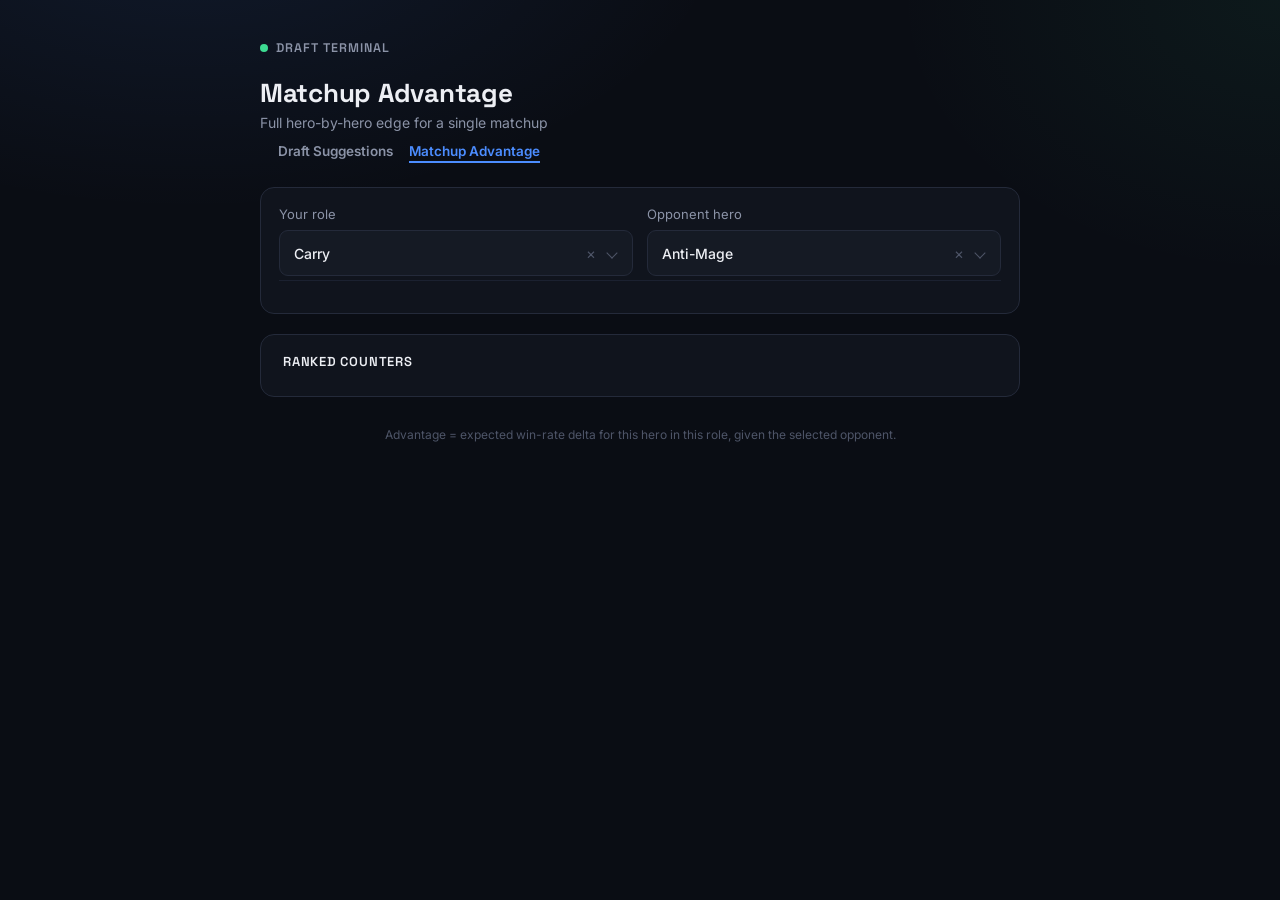
==== web/matchup.html @ 9220ed47 "Add draft-suggestions UI upgrades and a static web frontend Draft Suggestions page: opponent picks a" ====
<!DOCTYPE html>
<html lang="en">
<head>
<meta charset="UTF-8">
<meta name="viewport" content="width=device-width, initial-scale=1.0, viewport-fit=cover">
<title>Matchup Advantage · Draft Terminal</title>
<link rel="preconnect" href="https://fonts.googleapis.com">
<link rel="preconnect" href="https://fonts.gstatic.com" crossorigin>
<link href="https://fonts.googleapis.com/css2?family=Space+Grotesk:wght@500;600;700&family=Inter:wght@400;500;600;700&family=JetBrains+Mono:wght@400;500;600;700&display=swap" rel="stylesheet">
<link rel="stylesheet" href="css/style.css">
</head>
<body>
<div class="page narrow">

  <div class="app-bar">
    <span class="live-dot" aria-hidden="true"></span>
    <span class="name">Draft Terminal</span>
  </div>
  <h1 class="page-title">Matchup Advantage</h1>
  <p class="page-subtitle">Full hero-by-hero edge for a single matchup</p>
  <nav class="nav">
    <a href="index.html">Draft Suggestions</a>
    <a href="matchup.html" class="active">Matchup Advantage</a>
  </nav>

  <!-- Selectors -->
  <div class="card">
    <div class="selectors-grid">
      <div>
        <p class="combo-label">Your role</p>
        <div class="combo" id="roleCombo">
          <div class="combo-trigger" id="roleTrigger" tabindex="0" role="button" aria-haspopup="listbox" aria-expanded="false">
            <span class="combo-value" id="roleValue">Carry</span>
            <span class="combo-icons">
              <button class="combo-clear" id="roleClear" aria-label="Clear role" type="button">×</button>
              <span class="combo-chevron"></span>
            </span>
          </div>
          <div class="combo-panel" id="rolePanel" role="listbox">
            <div class="combo-list" id="roleList"></div>
          </div>
        </div>
      </div>
      <div>
        <p class="combo-label">Opponent hero</p>
        <div class="combo" id="heroCombo">
          <div class="combo-trigger" id="heroTrigger" tabindex="0" role="button" aria-haspopup="listbox" aria-expanded="false">
            <span class="combo-value" id="heroValue">Anti-Mage</span>
            <span class="combo-icons">
              <button class="combo-clear" id="heroClear" aria-label="Clear hero" type="button">×</button>
              <span class="combo-chevron"></span>
            </span>
          </div>
          <div class="combo-panel" id="heroPanel" role="listbox">
            <input class="combo-search" id="heroSearch" type="text" placeholder="Search hero…">
            <div class="combo-list" id="heroList"></div>
          </div>
        </div>
      </div>
    </div>

    <div class="context-strip" id="contextStrip"></div>
  </div>

  <!-- Ranked list -->
  <div class="card" id="listCard">
    <div class="list-head">
      <h3 id="listTitle">Ranked counters</h3>
      <span id="listCount"></span>
    </div>
    <div id="listBody"></div>
    <div class="show-more-wrap" id="showMoreWrap" style="display:none;">
      <button class="btn-showmore" id="showMoreBtn"></button>
    </div>
  </div>

  <footer>Advantage = expected win-rate delta for this hero in this role, given the selected opponent.</footer>
</div>

<script src="js/config.js"></script>
<script src="js/api.js"></script>
<script src="js/matchup.js"></script>
</body>
</html>
---- web/css/style.css ----
:root{
  --bg:#0a0d14;
  --bg-elevated:#10141d;
  --surface:#151a24;
  --surface-hover:#1a2130;
  --border:#242a3a;
  --border-soft:#1b2130;
  --text-primary:#edeff4;
  --text-secondary:#8b93a7;
  --text-tertiary:#4e5568;
  --accent:#4c8dff;
  --accent-soft:rgba(76,141,255,0.14);
  --positive:#3ddb92;
  --positive-soft:rgba(61,219,146,0.12);
  --negative:#ff5c7a;
  --negative-soft:rgba(255,92,122,0.12);
  --amber:#f5b942;
  --radius:14px;
  --radius-sm:9px;
  --font-display:'Space Grotesk',sans-serif;
  --font-body:'Inter',sans-serif;
  --font-mono:'JetBrains Mono',monospace;
}

*{box-sizing:border-box;}
html,body{margin:0;padding:0;}
body{
  background:
    radial-gradient(ellipse 900px 500px at 15% -10%, rgba(76,141,255,0.10), transparent 60%),
    radial-gradient(ellipse 700px 500px at 100% 0%, rgba(61,219,146,0.06), transparent 55%),
    var(--bg);
  color:var(--text-primary);
  font-family:var(--font-body);
  -webkit-font-smoothing:antialiased;
  min-height:100vh;
  padding:20px 14px 60px;
}

.page{max-width:880px;margin:0 auto;}
.page.narrow{max-width:760px;}

/* ---------- Header ---------- */
.brand{display:flex;align-items:center;gap:10px;margin-bottom:6px;}
.live-dot{
  width:8px;height:8px;border-radius:50%;background:var(--positive);
  box-shadow:0 0 0 0 rgba(61,219,146,0.5);
  animation:pulse 2.2s ease-out infinite;
  flex-shrink:0;
}
@keyframes pulse{
  0%{box-shadow:0 0 0 0 rgba(61,219,146,0.45);}
  70%{box-shadow:0 0 0 7px rgba(61,219,146,0);}
  100%{box-shadow:0 0 0 0 rgba(61,219,146,0);}
}
.brand h1{
  font-family:var(--font-display);
  font-size:24px;
  font-weight:700;
  letter-spacing:-0.01em;
  margin:0;
}
.subtitle{
  color:var(--text-secondary);
  font-size:14px;
  margin:0 0 16px;
  padding-left:18px;
}

/* ---------- Nav ---------- */
.nav{display:flex;gap:16px;margin:0 0 24px;padding-left:18px;}
.nav a{
  font-family:var(--font-body);
  font-size:13.5px;
  font-weight:600;
  color:var(--text-secondary);
  text-decoration:none;
  padding-bottom:2px;
  border-bottom:2px solid transparent;
}
.nav a:hover{color:var(--text-primary);}
.nav a.active{color:var(--accent);border-bottom-color:var(--accent);}

/* ---------- Card shell ---------- */
.card{
  background:var(--bg-elevated);
  border:1px solid var(--border);
  border-radius:var(--radius);
  padding:18px;
  margin-bottom:20px;
}
.eyebrow{
  font-family:var(--font-mono);
  font-size:11px;
  letter-spacing:0.12em;
  text-transform:uppercase;
  color:var(--text-tertiary);
  margin:0 0 12px;
}

/* ---------- Opponent picks ---------- */
.chips{display:flex;flex-wrap:wrap;gap:8px;margin-bottom:16px;min-height:38px;}
.chip{
  display:flex;align-items:center;gap:7px;
  background:var(--surface);
  border:1px solid var(--border);
  border-radius:999px;
  padding:7px 8px 7px 14px;
  font-size:14px;
  font-weight:500;
  color:var(--text-primary);
  animation:chipIn 0.25s ease;
  white-space:nowrap;
}
@keyframes chipIn{from{opacity:0;transform:scale(0.9);}to{opacity:1;transform:scale(1);}}
.chip button{
  all:unset;
  width:20px;height:20px;
  display:flex;align-items:center;justify-content:center;
  border-radius:50%;
  color:var(--text-tertiary);
  cursor:pointer;
  font-size:15px;
  line-height:1;
}
.chip button:hover{background:var(--negative-soft);color:var(--negative);}
.chip-empty{color:var(--text-tertiary);font-size:13px;font-style:italic;padding:8px 2px;}

.add-row{display:flex;flex-wrap:wrap;gap:8px;}
.select-wrap{
  position:relative;
  flex:1 1 200px;
}
select{
  width:100%;
  appearance:none;
  -webkit-appearance:none;
  background:var(--surface);
  border:1px solid var(--border);
  border-radius:var(--radius-sm);
  color:var(--text-primary);
  font-family:var(--font-body);
  font-size:14px;
  padding:11px 34px 11px 14px;
  cursor:pointer;
}
select:focus-visible{outline:2px solid var(--accent);outline-offset:1px;}
.select-wrap::after{
  content:"";
  position:absolute;right:14px;top:50%;
  width:8px;height:8px;
  border-right:1.5px solid var(--text-tertiary);
  border-bottom:1.5px solid var(--text-tertiary);
  transform:translateY(-70%) rotate(45deg);
  pointer-events:none;
}
.btn{
  font-family:var(--font-body);
  font-size:14px;
  font-weight:600;
  border-radius:var(--radius-sm);
  padding:11px 18px;
  cursor:pointer;
  border:1px solid transparent;
  transition:filter 0.15s ease;
}
.btn:focus-visible{outline:2px solid var(--accent);outline-offset:2px;}
.btn-primary{background:var(--accent);color:#fff;}
.btn-primary:disabled{background:var(--surface);color:var(--text-tertiary);cursor:not-allowed;}
.btn-primary:not(:disabled):hover{filter:brightness(1.1);}
.btn-ghost{background:transparent;border-color:var(--border);color:var(--text-secondary);}
.btn-ghost:hover{border-color:var(--text-tertiary);color:var(--text-primary);}

/* ---------- Role tabs ---------- */
.tabs{
  display:flex;gap:6px;
  overflow-x:auto;
  padding-bottom:4px;
  margin-bottom:14px;
  scrollbar-width:none;
}
.tabs::-webkit-scrollbar{display:none;}
.tab{
  all:unset;
  font-family:var(--font-display);
  font-size:14px;
  font-weight:600;
  white-space:nowrap;
  padding:9px 18px;
  border-radius:999px;
  color:var(--text-secondary);
  border:1px solid var(--border);
  cursor:pointer;
  transition:all 0.15s ease;
}
.tab:hover{color:var(--text-primary);border-color:var(--text-tertiary);}
.tab.active{background:var(--accent-soft);border-color:var(--accent);color:var(--accent);}
.tab:focus-visible{outline:2px solid var(--accent);outline-offset:2px;}

.legend{
  font-size:12.5px;
  color:var(--text-tertiary);
  margin:0 0 16px;
  padding-left:2px;
}

/* ---------- Mobile segmented toggle ---------- */
.segmented{
  display:grid;
  grid-template-columns:1fr 1fr;
  background:var(--surface);
  border:1px solid var(--border);
  border-radius:999px;
  padding:3px;
  margin-bottom:16px;
}
.seg-btn{
  all:unset;
  text-align:center;
  font-family:var(--font-body);
  font-size:13.5px;
  font-weight:600;
  padding:9px 0;
  border-radius:999px;
  color:var(--text-secondary);
  cursor:pointer;
}
.seg-btn.active.pos{background:var(--positive-soft);color:var(--positive);}
.seg-btn.active.neg{background:var(--negative-soft);color:var(--negative);}

/* ---------- Lists grid ---------- */
.lists-grid{
  display:grid;
  grid-template-columns:1fr;
  gap:16px;
}
.lists-grid.single{grid-template-columns:1fr;}
.list-col{
  background:var(--bg-elevated);
  border:1px solid var(--border);
  border-radius:var(--radius);
  padding:16px 14px;
}
.list-head{
  display:flex;align-items:center;gap:8px;
  margin-bottom:8px;
  padding:0 4px;
}
.list-head .dot{width:7px;height:7px;border-radius:50%;flex-shrink:0;}
.list-head .dot.pos{background:var(--positive);}
.list-head .dot.neg{background:var(--negative);}
.list-head h3{
  font-family:var(--font-display);
  font-size:13px;
  letter-spacing:0.06em;
  text-transform:uppercase;
  margin:0;
  font-weight:600;
  color:var(--text-primary);
}
.list-head span{
  font-family:var(--font-mono);
  font-size:11.5px;
  color:var(--text-tertiary);
  margin-left:auto;
}

.row{
  display:grid;
  grid-template-columns:24px 1fr minmax(58px,96px) 62px;
  align-items:center;
  gap:8px;
  padding:9px 4px;
  border-bottom:1px solid var(--border-soft);
  animation:rowIn 0.35s ease backwards;
}
.row:last-child{border-bottom:none;}
@keyframes rowIn{from{opacity:0;transform:translateY(4px);}to{opacity:1;transform:translateY(0);}}

.row.clickable{cursor:pointer;}
.row.clickable:hover{background:var(--surface-hover);border-radius:8px;}

.row.sub-row{
  animation:none;
  color:var(--text-tertiary);
  font-style:italic;
  background:transparent;
}
.row.sub-row .row-name{color:var(--text-secondary);font-weight:400;}

.row-rank{
  font-family:var(--font-mono);
  font-size:11px;
  color:var(--text-tertiary);
}
.row-main{min-width:0;}
.row-name{
  font-size:14px;
  font-weight:500;
  color:var(--text-primary);
  white-space:nowrap;
  overflow:hidden;
  text-overflow:ellipsis;
}
.row-wr{
  font-family:var(--font-mono);
  font-size:11px;
  color:var(--text-secondary);
  margin-top:1px;
}
.row-wr.wr-good{color:var(--positive);}
.row.tier-signal .row-name{font-weight:700;}
.row.tier-signal.pos .row-name{color:var(--positive);}
.row.tier-signal.neg .row-name{color:var(--negative);}

.row-bar-track{
  position:relative;
  height:18px;
}
.row-bar-track::before{
  content:"";
  position:absolute;left:50%;top:0;bottom:0;width:1px;
  background:var(--border);
}
.row-bar{
  position:absolute;top:4px;height:10px;
  transition:width 0.6s cubic-bezier(0.16,1,0.3,1);
}
.row-bar.pos{left:50%;background:var(--positive);border-radius:0 4px 4px 0;}
.row-bar.neg{right:50%;background:var(--negative);border-radius:4px 0 0 4px;}

.row-value{
  font-family:var(--font-mono);
  font-size:13px;
  font-weight:600;
  text-align:right;
}
.row-value.pos{color:var(--positive);}
.row-value.neg{color:var(--negative);}

/* ---------- App bar + page title (matchup page) ---------- */
.app-bar{display:flex;align-items:center;gap:8px;margin-bottom:20px;}
.app-bar .name{
  font-family:var(--font-display);
  font-weight:600;
  font-size:12.5px;
  letter-spacing:0.08em;
  text-transform:uppercase;
  color:var(--text-secondary);
}
.page-title{
  font-family:var(--font-display);
  font-size:26px;
  font-weight:700;
  letter-spacing:-0.01em;
  margin:0 0 4px;
}
.page-subtitle{color:var(--text-secondary);font-size:14px;margin:0 0 12px;}

/* ---------- Searchable combobox ---------- */
.selectors-grid{display:grid;grid-template-columns:1fr;gap:14px;}
.combo-label{font-size:13px;color:var(--text-secondary);margin:0 0 8px;}
.combo{position:relative;}
.combo-trigger{
  display:flex;align-items:center;justify-content:space-between;gap:8px;
  background:var(--surface);
  border:1px solid var(--border);
  border-radius:var(--radius-sm);
  padding:11px 10px 11px 14px;
  cursor:pointer;
  min-height:44px;
}
.combo-trigger:hover{border-color:var(--text-tertiary);}
.combo.open .combo-trigger{border-color:var(--accent);}
.combo-value{font-size:14px;font-weight:500;color:var(--text-primary);}
.combo-value.placeholder{color:var(--text-tertiary);font-weight:400;}
.combo-icons{display:flex;align-items:center;gap:4px;flex-shrink:0;}
.combo-clear{
  all:unset;width:22px;height:22px;border-radius:50%;
  display:flex;align-items:center;justify-content:center;
  color:var(--text-tertiary);cursor:pointer;font-size:15px;line-height:1;
}
.combo-clear:hover{background:var(--negative-soft);color:var(--negative);}
.combo-chevron{
  width:8px;height:8px;margin:0 6px 0 2px;
  border-right:1.5px solid var(--text-tertiary);
  border-bottom:1.5px solid var(--text-tertiary);
  transform:rotate(45deg);
  transition:transform .15s ease;
  flex-shrink:0;
}
.combo.open .combo-chevron{transform:rotate(-135deg);}

.combo-panel{
  position:absolute;top:calc(100% + 6px);left:0;right:0;
  background:#131826;
  border:1px solid var(--border);
  border-radius:var(--radius-sm);
  box-shadow:0 16px 40px rgba(0,0,0,0.5);
  z-index:30;
  max-height:280px;
  display:flex;flex-direction:column;
  overflow:hidden;
  opacity:0;pointer-events:none;transform:translateY(-4px);
  transition:opacity .15s ease, transform .15s ease;
}
.combo.open .combo-panel{opacity:1;pointer-events:auto;transform:translateY(0);}
.combo-search{
  border:none;border-bottom:1px solid var(--border);
  background:transparent;color:var(--text-primary);
  font-family:var(--font-body);font-size:14px;
  padding:11px 14px;outline:none;
}
.combo-search::placeholder{color:var(--text-tertiary);}
.combo-list{overflow-y:auto;padding:6px;}
.combo-option{
  padding:9px 10px;border-radius:7px;font-size:14px;
  color:var(--text-primary);cursor:pointer;
}
.combo-option:hover,.combo-option.active{background:var(--accent-soft);color:var(--accent);}
.combo-empty{padding:16px;text-align:center;color:var(--text-tertiary);font-size:13px;}

/* ---------- Context strip ---------- */
.context-strip{
  display:flex;flex-wrap:wrap;align-items:center;gap:8px 16px;
  font-family:var(--font-mono);font-size:12px;color:var(--text-tertiary);
  padding-top:14px;margin-top:4px;border-top:1px solid var(--border-soft);
}
.context-strip b{color:var(--text-primary);font-weight:600;}
.context-strip .sep{color:var(--border);}

/* ---------- Show more ---------- */
.show-more-wrap{text-align:center;margin-top:12px;}
.btn-showmore{
  all:unset;font-family:var(--font-body);font-size:13.5px;font-weight:600;
  color:var(--text-secondary);border:1px solid var(--border);
  border-radius:999px;padding:9px 20px;cursor:pointer;
}
.btn-showmore:hover{border-color:var(--text-tertiary);color:var(--text-primary);}

/* ---------- Empty state ---------- */
.empty-state{padding:44px 20px;text-align:center;}
.empty-state .icon{
  width:40px;height:40px;border-radius:50%;
  background:var(--surface);border:1px solid var(--border);
  display:flex;align-items:center;justify-content:center;
  margin:0 auto 14px;color:var(--text-tertiary);font-size:16px;
}
.empty-state p{color:var(--text-secondary);font-size:14.5px;margin:0;font-weight:500;}
.empty-state .sub{color:var(--text-tertiary);font-size:12.5px;margin-top:5px;}

@media (min-width:600px){
  .selectors-grid{grid-template-columns:1fr 1fr;}
}

footer{
  text-align:center;
  color:var(--text-tertiary);
  font-size:12px;
  margin-top:28px;
  line-height:1.6;
}

/* ---------- Desktop ---------- */
@media (min-width:760px){
  body{padding:40px 24px 70px;}
  .brand h1{font-size:28px;}
  .lists-grid{grid-template-columns:1fr 1fr;gap:20px;}
  .lists-grid.single{grid-template-columns:1fr;}
  .segmented{display:none;}
  .row{grid-template-columns:26px 1fr minmax(90px,140px) 72px;}
}
@media (max-width:759px){
  .lists-grid:not(.single) > .list-col{display:none;}
  .lists-grid.show-best > .list-col.best{display:block;}
  .lists-grid.show-worst > .list-col.worst{display:block;}
}

@media (prefers-reduced-motion:reduce){
  *{animation-duration:0.001ms !important;animation-iteration-count:1 !important;transition-duration:0.001ms !important;}
}
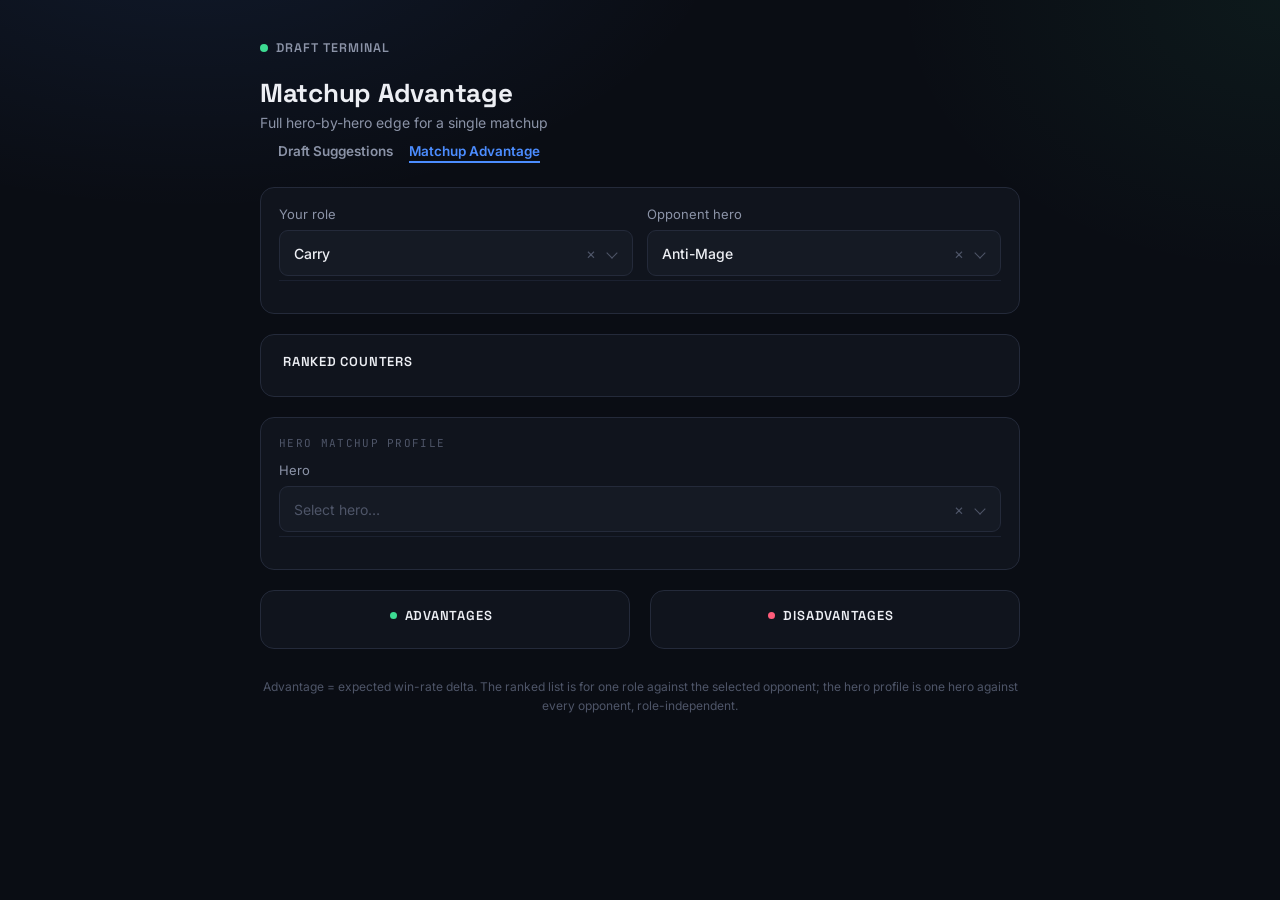
==== commit f78d53ec: "Add a single-hero matchup profile to the matchup page New section on matchup.html: pick a hero, see " ====
--- a/web/matchup.html
+++ b/web/matchup.html
@@ -74,11 +74,65 @@
     </div>
   </div>
 
-  <footer>Advantage = expected win-rate delta for this hero in this role, given the selected opponent.</footer>
+
+  <!-- Single-hero matchup profile -->
+  <div class="card">
+    <p class="eyebrow">Hero matchup profile</p>
+    <div>
+      <p class="combo-label">Hero</p>
+      <div class="combo" id="hmHeroCombo">
+        <div class="combo-trigger" id="hmHeroTrigger" tabindex="0" role="button" aria-haspopup="listbox" aria-expanded="false">
+          <span class="combo-value placeholder" id="hmHeroValue">Select hero…</span>
+          <span class="combo-icons">
+            <button class="combo-clear" id="hmHeroClear" aria-label="Clear hero" type="button">×</button>
+            <span class="combo-chevron"></span>
+          </span>
+        </div>
+        <div class="combo-panel" id="hmHeroPanel" role="listbox">
+          <input class="combo-search" id="hmHeroSearch" type="text" placeholder="Search hero…">
+          <div class="combo-list" id="hmHeroList"></div>
+        </div>
+      </div>
+    </div>
+
+    <div class="context-strip" id="hmContextStrip"></div>
+  </div>
+
+  <div class="segmented" id="hmSegmented">
+    <button class="seg-btn active pos" data-view="best" type="button">Advantages</button>
+    <button class="seg-btn" data-view="worst" type="button">Disadvantages</button>
+  </div>
+
+  <div class="lists-grid show-best" id="hmListsGrid">
+    <div class="list-col best">
+      <div class="list-head">
+        <span class="dot pos"></span>
+        <h3>Advantages</h3>
+        <span id="hmBestCount"></span>
+      </div>
+      <div id="hmBestList"></div>
+      <div class="show-more-wrap" id="hmShowMoreWrap" style="display:none;">
+        <button class="btn-showmore" id="hmShowMoreBtn"></button>
+      </div>
+    </div>
+    <div class="list-col worst">
+      <div class="list-head">
+        <span class="dot neg"></span>
+        <h3>Disadvantages</h3>
+        <span id="hmWorstCount"></span>
+      </div>
+      <div id="hmWorstList"></div>
+    </div>
+  </div>
+
+  <footer>Advantage = expected win-rate delta. The ranked list is for one role against the
+  selected opponent; the hero profile is one hero against every opponent, role-independent.</footer>
 </div>
 
 <script src="js/config.js"></script>
 <script src="js/api.js"></script>
+<script src="js/combo.js"></script>
+<script src="js/hero-matchups.js"></script>
 <script src="js/matchup.js"></script>
 </body>
 </html>
--- a/web/css/style.css
+++ b/web/css/style.css
@@ -478,3 +478,180 @@
 @media (prefers-reduced-motion:reduce){
   *{animation-duration:0.001ms !important;animation-iteration-count:1 !important;transition-duration:0.001ms !important;}
 }
+
+/* ---------- Post-draft coach ---------- */
+.coach-verdict{
+  font-family:var(--font-display);
+  font-size:16px;
+  font-weight:600;
+  color:var(--text-primary);
+  margin:0 0 4px;
+}
+.coach-cross{font-size:13px;color:var(--text-secondary);margin:0 0 14px;}
+.coach-cross strong{color:var(--amber);font-family:var(--font-mono);font-weight:600;}
+.coach-note{
+  font-size:12px;
+  color:var(--text-tertiary);
+  line-height:1.5;
+  margin:10px 0 0;
+}
+
+.curve-legend{display:flex;flex-wrap:wrap;gap:14px;margin-bottom:6px;}
+.curve-key{display:flex;align-items:center;gap:6px;font-size:12px;color:var(--text-secondary);}
+.cv-swatch{width:14px;height:3px;border-radius:2px;flex-shrink:0;}
+.cv-swatch.me{background:var(--accent);}
+.cv-swatch.them{background:var(--amber);}
+.cv-swatch.fifty{background:var(--text-tertiary);}
+
+.curve-svg{width:100%;height:auto;display:block;overflow:visible;}
+.cv-grid{stroke:var(--border-soft);stroke-width:1;}
+.cv-fifty{stroke:var(--text-tertiary);stroke-width:1;stroke-dasharray:3 4;}
+.cv-cross{stroke:var(--amber);stroke-width:1;stroke-dasharray:4 4;opacity:0.7;}
+.cv-crosslabel{
+  fill:var(--amber);font-family:var(--font-mono);font-size:10px;
+  text-anchor:middle;letter-spacing:0.04em;
+}
+.cv-line{fill:none;stroke-width:2.2;stroke-linejoin:round;stroke-linecap:round;}
+.cv-me{stroke:var(--accent);}
+.cv-them{stroke:var(--amber);}
+.cv-dot{stroke:var(--bg-elevated);stroke-width:1.4;}
+.cv-me-dot{fill:var(--accent);}
+.cv-them-dot{fill:var(--amber);}
+.cv-ytick{
+  fill:var(--text-tertiary);font-family:var(--font-mono);font-size:10px;text-anchor:end;
+}
+.cv-xtick{
+  fill:var(--text-tertiary);font-family:var(--font-mono);font-size:10px;text-anchor:middle;
+}
+.cv-axis-label{fill:var(--text-tertiary);font-size:10px;text-anchor:end;}
+
+/* ---------- Coach: role pills (Phase H) ---------- */
+.role-pills{display:flex;flex-wrap:wrap;gap:6px;align-items:center;}
+.role-pill{
+  all:unset;
+  font-family:var(--font-body);
+  font-size:12.5px;
+  font-weight:600;
+  padding:8px 14px;
+  border-radius:999px;
+  color:var(--text-secondary);
+  border:1px solid var(--border);
+  cursor:pointer;
+  transition:all 0.15s ease;
+}
+.role-pill:hover{color:var(--text-primary);border-color:var(--text-tertiary);}
+.role-pill.active{background:var(--accent-soft);border-color:var(--accent);color:var(--accent);}
+.role-pill:focus-visible{outline:2px solid var(--accent);outline-offset:2px;}
+
+/* ---------- Coach: language toggle (Phase H) ---------- */
+.coach-plan-controls{display:flex;justify-content:flex-end;margin-bottom:10px;}
+.lang-toggle{
+  display:inline-flex;
+  background:var(--surface);
+  border:1px solid var(--border);
+  border-radius:999px;
+  padding:3px;
+  gap:2px;
+}
+.lang-pill{
+  all:unset;
+  font-family:var(--font-mono);
+  font-size:12px;
+  font-weight:600;
+  padding:7px 14px;
+  border-radius:999px;
+  color:var(--text-secondary);
+  cursor:pointer;
+  transition:all 0.15s ease;
+}
+.lang-pill:hover{color:var(--text-primary);}
+.lang-pill.active{background:var(--accent-soft);color:var(--accent);}
+.lang-pill:focus-visible{outline:2px solid var(--accent);outline-offset:2px;}
+
+/* ---------- Coach: LLM game plan (Phase H) ---------- */
+.plan-btn{margin-top:12px;}
+.coach-plan{margin-top:16px;padding-top:16px;border-top:1px solid var(--border-soft);}
+.plan-frame{
+  font-family:var(--font-display);
+  font-size:15.5px;
+  font-weight:600;
+  color:var(--text-primary);
+  line-height:1.4;
+  margin:0 0 14px;
+}
+.plan-grid{display:grid;grid-template-columns:1fr;gap:14px;margin-bottom:12px;}
+.plan-block{
+  background:var(--surface);
+  border:1px solid var(--border-soft);
+  border-radius:var(--radius-sm);
+  padding:12px 14px;
+}
+.plan-label{
+  font-family:var(--font-mono);
+  font-size:10.5px;
+  letter-spacing:0.1em;
+  text-transform:uppercase;
+  color:var(--text-tertiary);
+  margin:0 0 6px;
+}
+.plan-text{font-size:13.5px;color:var(--text-primary);line-height:1.5;margin:0 0 4px;}
+.plan-text:last-child{margin-bottom:0;}
+.plan-text.plan-sub{color:var(--text-secondary);}
+.plan-text.plan-risk{color:var(--negative);}
+.plan-wincon{
+  font-size:13.5px;color:var(--text-primary);line-height:1.5;
+  margin:0 0 6px;
+  padding:10px 14px;
+  background:var(--accent-soft);
+  border-radius:var(--radius-sm);
+}
+.plan-wincon .plan-label{display:inline;margin:0 8px 0 0;}
+
+.plan-detail-toggle{
+  all:unset;
+  display:flex;align-items:center;justify-content:space-between;gap:8px;
+  width:100%;
+  padding:10px 4px;
+  cursor:pointer;
+  font-size:13px;font-weight:600;color:var(--text-secondary);
+  border-top:1px solid var(--border-soft);
+  margin-top:8px;
+}
+.plan-detail-toggle:hover{color:var(--text-primary);}
+.plan-detail-toggle:focus-visible{outline:2px solid var(--accent);outline-offset:2px;}
+.plan-detail-chevron{
+  width:8px;height:8px;
+  border-right:1.5px solid var(--text-tertiary);
+  border-bottom:1.5px solid var(--text-tertiary);
+  transform:rotate(45deg);
+  transition:transform .15s ease;
+  flex-shrink:0;
+}
+.plan-detail-toggle[aria-expanded="true"] .plan-detail-chevron{transform:rotate(-135deg);}
+.plan-detail{padding:4px 4px 2px;}
+.plan-detail-row{
+  font-size:13px;color:var(--text-secondary);line-height:1.6;
+  padding:8px 0;border-bottom:1px solid var(--border-soft);
+}
+.plan-detail-row:last-child{border-bottom:none;}
+.plan-detail-stage{
+  font-family:var(--font-mono);font-size:10.5px;font-weight:600;
+  color:var(--text-tertiary);text-transform:uppercase;letter-spacing:0.08em;
+  margin-right:8px;
+}
+
+.plan-limit{margin-top:12px;}
+.plan-limit-msg{font-size:13.5px;color:var(--text-secondary);line-height:1.5;margin:0 0 10px;}
+.plan-unlock-row{display:flex;gap:8px;}
+.plan-pin-input{
+  flex:1 1 120px;max-width:160px;
+  background:var(--surface);border:1px solid var(--border);border-radius:var(--radius-sm);
+  color:var(--text-primary);font-family:var(--font-mono);font-size:14px;
+  padding:10px 12px;letter-spacing:0.1em;
+}
+.plan-pin-input:focus-visible{outline:2px solid var(--accent);outline-offset:1px;}
+.plan-unlock-error{color:var(--negative);font-size:12.5px;margin:8px 0 0;}
+
+@media (min-width:600px){
+  .plan-grid{grid-template-columns:1fr 1fr;}
+}
